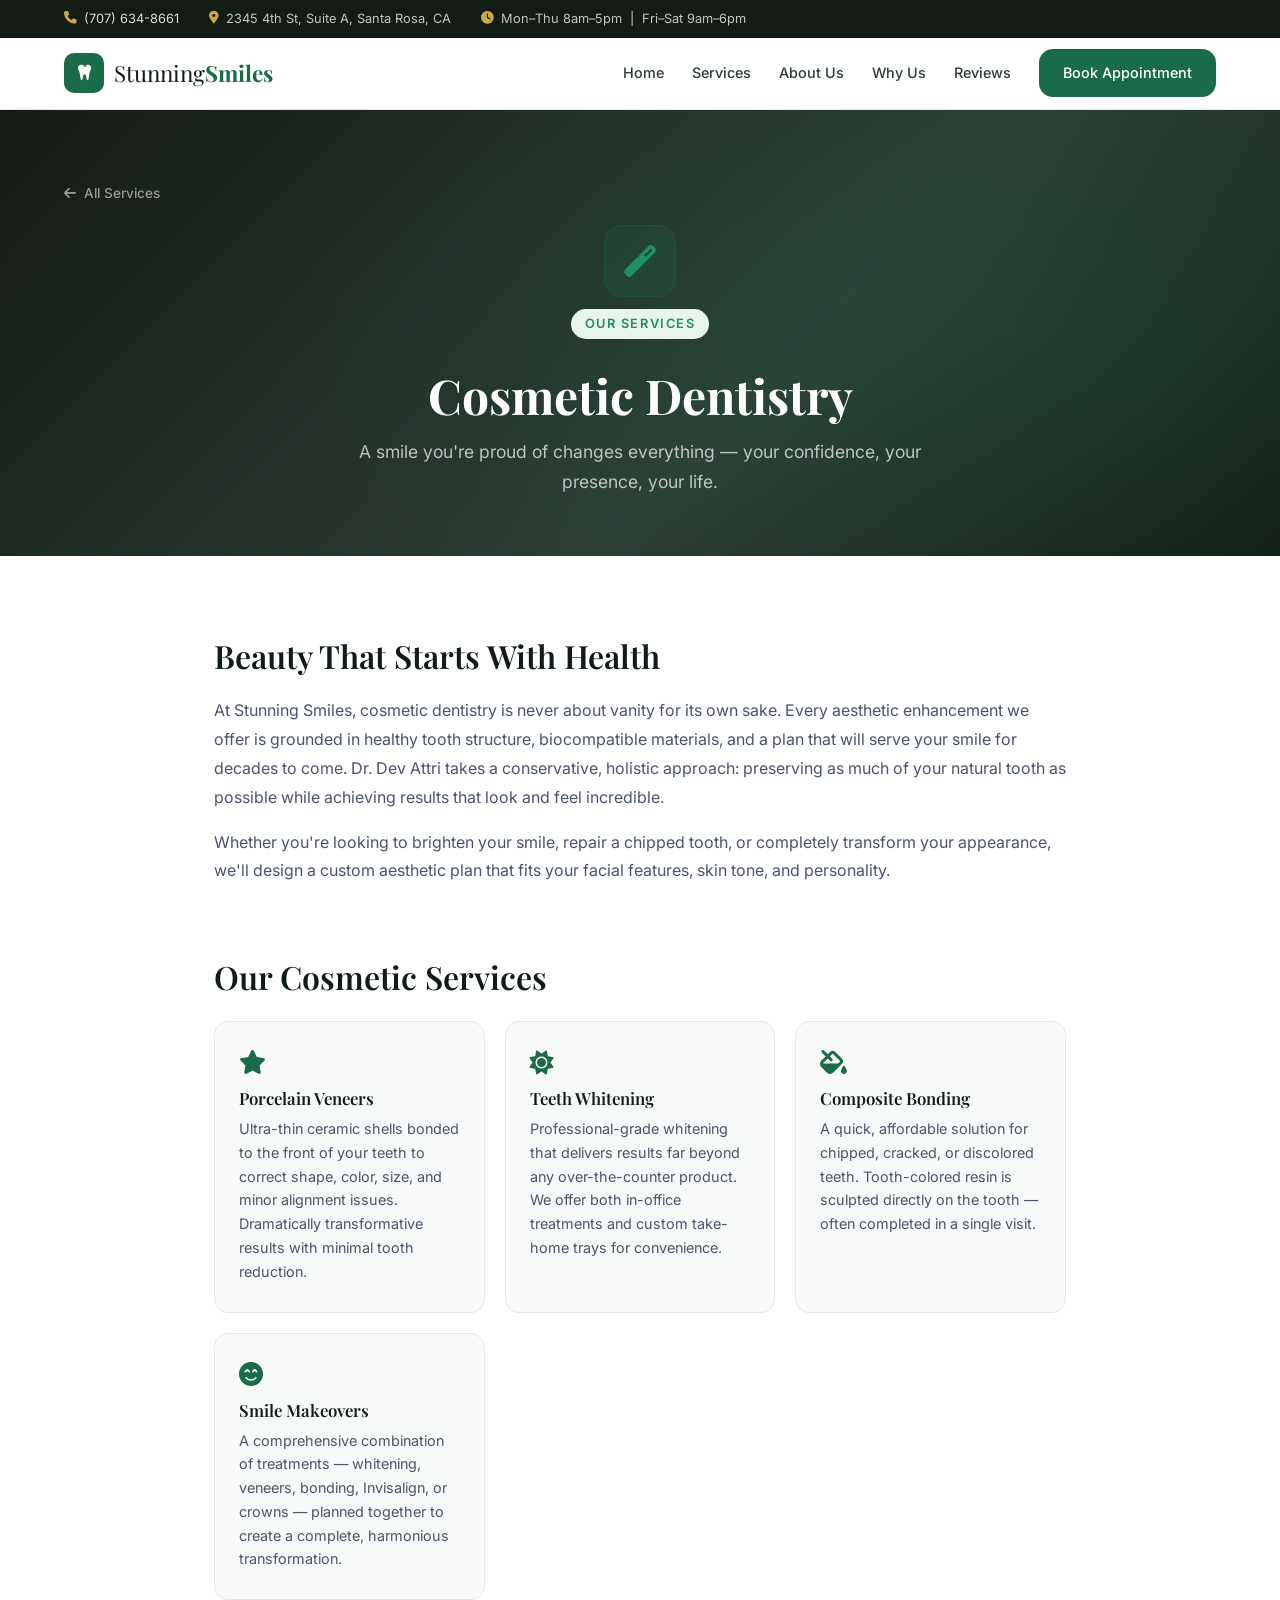
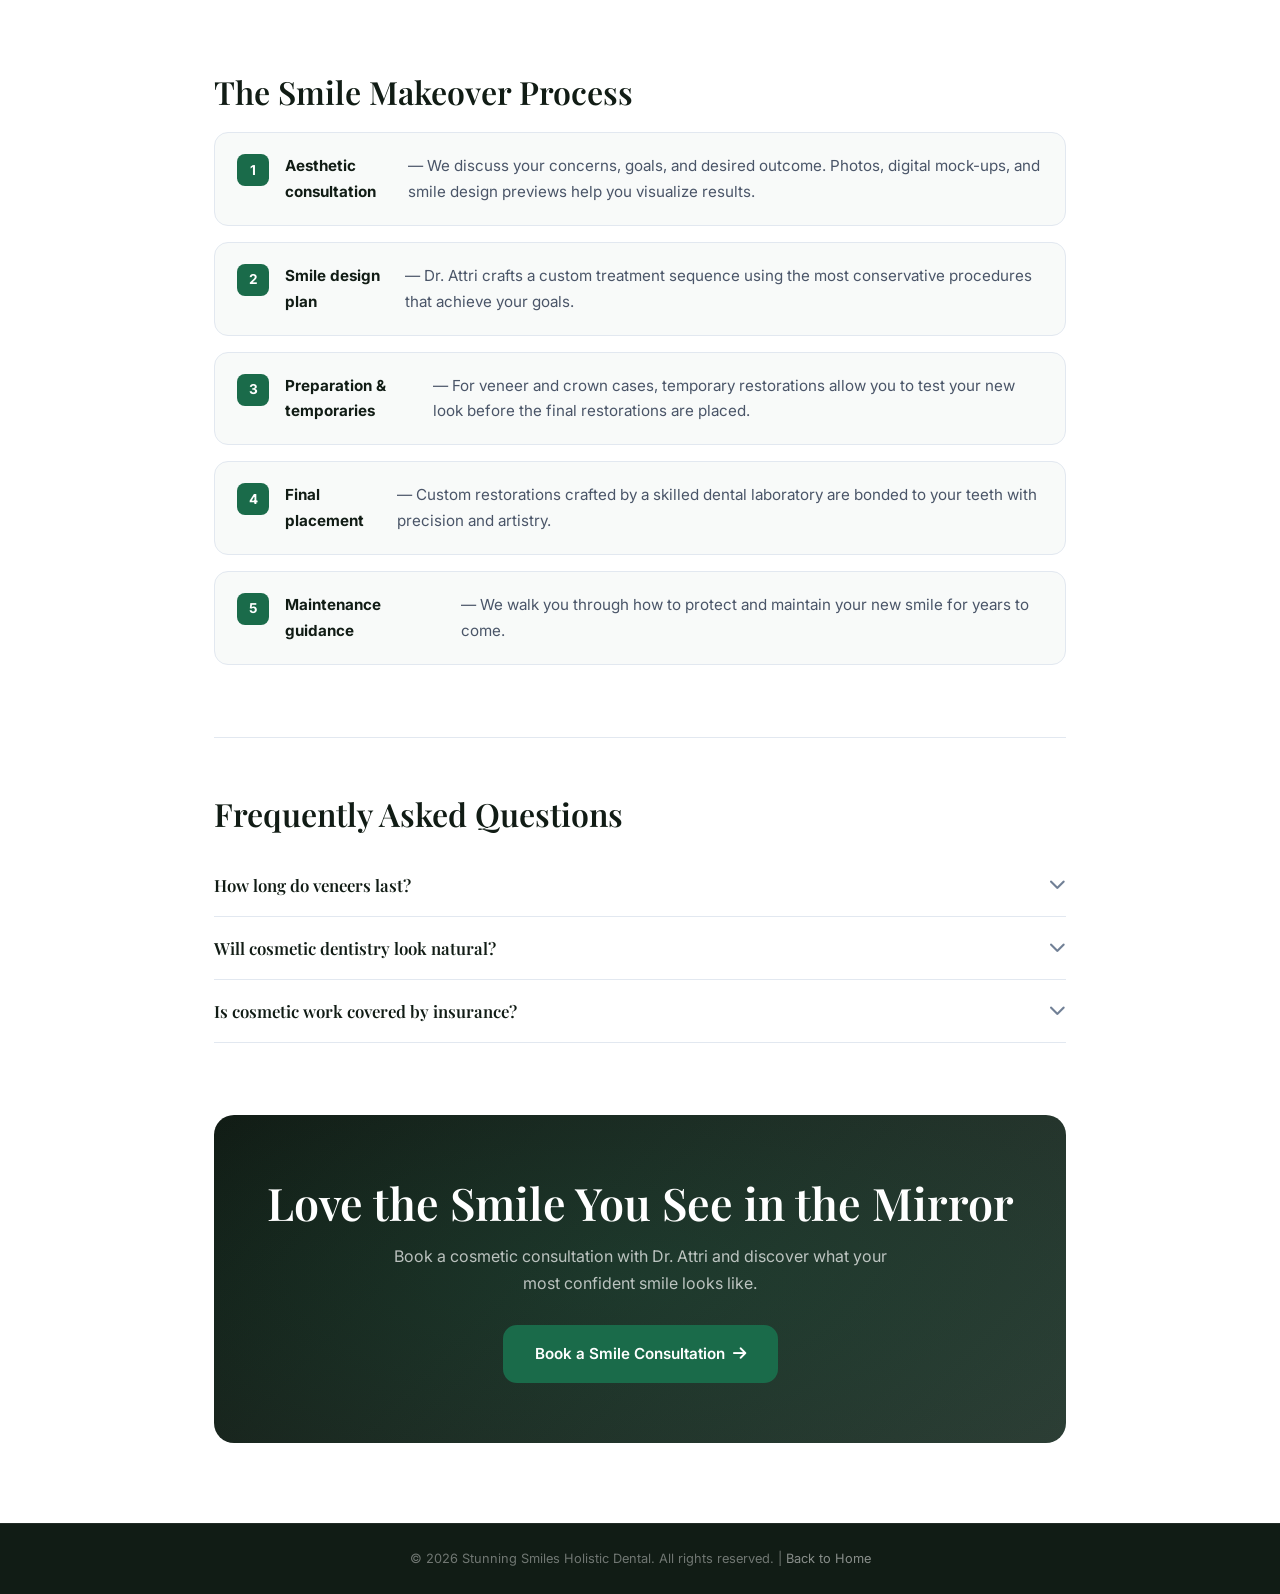
==== services/cosmetic-dentistry.html @ 674e1a73 "Add 8 individual service pages with FAQ, steps, and linked Learn More buttons" ====
<!DOCTYPE html>
<html lang="en">
<head>
  <meta charset="UTF-8" />
  <meta name="viewport" content="width=device-width, initial-scale=1.0" />
  <title>Cosmetic Dentistry | Stunning Smiles Santa Rosa</title>
  <link rel="preconnect" href="https://fonts.googleapis.com" />
  <link rel="preconnect" href="https://fonts.gstatic.com" crossorigin />
  <link href="https://fonts.googleapis.com/css2?family=Playfair+Display:wght@400;600;700&family=Inter:wght@300;400;500;600&display=swap" rel="stylesheet" />
  <link rel="stylesheet" href="https://cdnjs.cloudflare.com/ajax/libs/font-awesome/6.5.0/css/all.min.css" />
  <link rel="stylesheet" href="../style.css" />
  <link rel="stylesheet" href="../services.css" />
</head>
<body>
  <div class="topbar">
    <div class="topbar-inner">
      <span><i class="fas fa-phone"></i> <a href="tel:7076348661">(707) 634-8661</a></span>
      <span><i class="fas fa-map-marker-alt"></i> 2345 4th St, Suite A, Santa Rosa, CA</span>
      <span><i class="fas fa-clock"></i> Mon–Thu 8am–5pm &nbsp;|&nbsp; Fri–Sat 9am–6pm</span>
    </div>
  </div>
  <header class="navbar" id="navbar">
    <div class="nav-inner">
      <a class="logo" href="../index.html">
        <span class="logo-icon"><i class="fas fa-tooth"></i></span>
        <span class="logo-text">Stunning<strong>Smiles</strong></span>
      </a>
      <nav class="nav-links" id="navLinks">
        <a href="../index.html">Home</a>
        <a href="../index.html#services">Services</a>
        <a href="../index.html#about">About Us</a>
        <a href="../index.html#why">Why Us</a>
        <a href="../index.html#testimonials">Reviews</a>
        <a href="../index.html#contact" class="btn-nav">Book Appointment</a>
      </nav>
      <button class="hamburger" id="hamburger"><span></span><span></span><span></span></button>
    </div>
  </header>

  <section class="service-hero">
    <div class="service-hero-inner">
      <a href="../index.html#services" class="back-link"><i class="fas fa-arrow-left"></i> All Services</a>
      <div class="sh-icon"><i class="fas fa-magic"></i></div>
      <p class="section-label">Our Services</p>
      <h1>Cosmetic Dentistry</h1>
      <p class="sh-sub">A smile you're proud of changes everything — your confidence, your presence, your life.</p>
    </div>
  </section>

  <main class="service-main container">

    <section class="sp-block">
      <h2>Beauty That Starts With Health</h2>
      <p>At Stunning Smiles, cosmetic dentistry is never about vanity for its own sake. Every aesthetic enhancement we offer is grounded in healthy tooth structure, biocompatible materials, and a plan that will serve your smile for decades to come. Dr. Dev Attri takes a conservative, holistic approach: preserving as much of your natural tooth as possible while achieving results that look and feel incredible.</p>
      <p>Whether you're looking to brighten your smile, repair a chipped tooth, or completely transform your appearance, we'll design a custom aesthetic plan that fits your facial features, skin tone, and personality.</p>
    </section>

    <section class="sp-block sp-highlight-grid">
      <h2>Our Cosmetic Services</h2>
      <div class="highlight-grid">
        <div class="hg-card"><i class="fas fa-star"></i><h3>Porcelain Veneers</h3><p>Ultra-thin ceramic shells bonded to the front of your teeth to correct shape, color, size, and minor alignment issues. Dramatically transformative results with minimal tooth reduction.</p></div>
        <div class="hg-card"><i class="fas fa-sun"></i><h3>Teeth Whitening</h3><p>Professional-grade whitening that delivers results far beyond any over-the-counter product. We offer both in-office treatments and custom take-home trays for convenience.</p></div>
        <div class="hg-card"><i class="fas fa-fill-drip"></i><h3>Composite Bonding</h3><p>A quick, affordable solution for chipped, cracked, or discolored teeth. Tooth-colored resin is sculpted directly on the tooth — often completed in a single visit.</p></div>
        <div class="hg-card"><i class="fas fa-smile-beam"></i><h3>Smile Makeovers</h3><p>A comprehensive combination of treatments — whitening, veneers, bonding, Invisalign, or crowns — planned together to create a complete, harmonious transformation.</p></div>
      </div>
    </section>

    <section class="sp-block">
      <h2>The Smile Makeover Process</h2>
      <ol class="sp-steps">
        <li><strong>Aesthetic consultation</strong> — We discuss your concerns, goals, and desired outcome. Photos, digital mock-ups, and smile design previews help you visualize results.</li>
        <li><strong>Smile design plan</strong> — Dr. Attri crafts a custom treatment sequence using the most conservative procedures that achieve your goals.</li>
        <li><strong>Preparation &amp; temporaries</strong> — For veneer and crown cases, temporary restorations allow you to test your new look before the final restorations are placed.</li>
        <li><strong>Final placement</strong> — Custom restorations crafted by a skilled dental laboratory are bonded to your teeth with precision and artistry.</li>
        <li><strong>Maintenance guidance</strong> — We walk you through how to protect and maintain your new smile for years to come.</li>
      </ol>
    </section>

    <section class="sp-block sp-faq">
      <h2>Frequently Asked Questions</h2>
      <div class="faq-item"><button class="faq-q">How long do veneers last?<i class="fas fa-chevron-down"></i></button><div class="faq-a"><p>Porcelain veneers typically last 10–20 years with proper care. Avoiding habits like nail biting, ice chewing, and teeth grinding significantly extends their lifespan.</p></div></div>
      <div class="faq-item"><button class="faq-q">Will cosmetic dentistry look natural?<i class="fas fa-chevron-down"></i></button><div class="faq-a"><p>Absolutely — that's our primary goal. We match color, translucency, and shape to your natural teeth and facial features so the results enhance your appearance without looking artificial or overdone.</p></div></div>
      <div class="faq-item"><button class="faq-q">Is cosmetic work covered by insurance?<i class="fas fa-chevron-down"></i></button><div class="faq-a"><p>Most cosmetic procedures are not covered by dental insurance, as they're considered elective. However, when cosmetic work also serves a restorative function (e.g., a veneer repairs a cracked tooth), a portion may be covered.</p></div></div>
    </section>

    <div class="sp-cta">
      <h2>Love the Smile You See in the Mirror</h2>
      <p>Book a cosmetic consultation with Dr. Attri and discover what your most confident smile looks like.</p>
      <a href="../index.html#contact" class="btn-primary">Book a Smile Consultation <i class="fas fa-arrow-right"></i></a>
    </div>

  </main>

  <footer class="footer">
    <div class="footer-bottom"><p>&copy; 2026 Stunning Smiles Holistic Dental. All rights reserved. | <a href="../index.html">Back to Home</a></p></div>
  </footer>
  <script src="../script.js"></script>
</body>
</html>
---- style.css ----
/* ===================================================
   STUNNING SMILES — HOLISTIC DENTAL
   Style Sheet
   =================================================== */

/* --- RESET & ROOT --- */
*, *::before, *::after { box-sizing: border-box; margin: 0; padding: 0; }

:root {
  --green:      #1a6b4a;
  --green-mid:  #228f61;
  --green-light:#e8f5ef;
  --teal:       #0f8c72;
  --gold:       #c9a84c;
  --gold-light: #f9f3e3;
  --dark:       #111c15;
  --charcoal:   #2c3e35;
  --body:       #4a5568;
  --subtle:     #718096;
  --border:     #e2e8f0;
  --white:      #ffffff;
  --off-white:  #f8faf9;
  --radius:     14px;
  --shadow:     0 4px 24px rgba(0,0,0,.08);
  --shadow-lg:  0 12px 48px rgba(0,0,0,.12);
  --font-serif: 'Playfair Display', serif;
  --font-sans:  'Inter', sans-serif;
  --nav-h:      72px;
}

html { scroll-behavior: smooth; font-size: 16px; }

body {
  font-family: var(--font-sans);
  color: var(--body);
  background: var(--white);
  overflow-x: hidden;
  line-height: 1.7;
}

a { text-decoration: none; color: inherit; }
img { max-width: 100%; display: block; }
ul { list-style: none; }

/* --- TYPOGRAPHY --- */
h1, h2, h3, h4 { font-family: var(--font-serif); color: var(--dark); line-height: 1.25; }
h1 { font-size: clamp(2.4rem, 5vw, 4rem); font-weight: 700; }
h2 { font-size: clamp(1.8rem, 3.5vw, 2.8rem); font-weight: 600; }
h3 { font-size: 1.25rem; font-weight: 600; }
p  { font-size: 1rem; color: var(--body); }

.accent      { color: var(--green-mid); }
.accent-light{ color: var(--gold); }

/* --- CONTAINER --- */
.container { max-width: 1200px; margin: 0 auto; padding: 0 24px; }

/* --- SECTION DEFAULTS --- */
.section { padding: 100px 0; }
.section-header { text-align: center; margin-bottom: 60px; }
.section-header.light h2 { color: var(--white); }
.section-header.light .section-sub { color: rgba(255,255,255,.75); }
.section-label {
  display: inline-block;
  font-size: .8rem;
  font-weight: 600;
  letter-spacing: .12em;
  text-transform: uppercase;
  color: var(--green-mid);
  background: var(--green-light);
  padding: 4px 14px;
  border-radius: 100px;
  margin-bottom: 14px;
}
.section-sub { max-width: 620px; margin: 16px auto 0; color: var(--subtle); font-size: 1.05rem; }

/* --- BUTTONS --- */
.btn-primary {
  display: inline-flex;
  align-items: center;
  gap: 8px;
  background: var(--green);
  color: var(--white);
  font-family: var(--font-sans);
  font-weight: 600;
  font-size: .95rem;
  padding: 14px 30px;
  border-radius: var(--radius);
  border: 2px solid var(--green);
  cursor: pointer;
  transition: background .25s, transform .2s, box-shadow .25s;
}
.btn-primary:hover {
  background: var(--green-mid);
  border-color: var(--green-mid);
  transform: translateY(-2px);
  box-shadow: 0 8px 24px rgba(26,107,74,.35);
}
.btn-primary.full-width { width: 100%; justify-content: center; }

.btn-ghost {
  display: inline-flex;
  align-items: center;
  gap: 8px;
  background: transparent;
  color: var(--white);
  font-weight: 600;
  font-size: .95rem;
  padding: 14px 30px;
  border-radius: var(--radius);
  border: 2px solid rgba(255,255,255,.6);
  cursor: pointer;
  transition: background .25s, border-color .25s;
}
.btn-ghost:hover { background: rgba(255,255,255,.1); border-color: var(--white); }

.btn-ghost-dark {
  display: inline-flex;
  align-items: center;
  gap: 8px;
  background: transparent;
  color: var(--green);
  font-weight: 600;
  font-size: .95rem;
  padding: 12px 28px;
  border-radius: var(--radius);
  border: 2px solid var(--green);
  cursor: pointer;
  transition: background .25s, color .25s;
}
.btn-ghost-dark:hover { background: var(--green); color: var(--white); }

.btn-nav {
  background: var(--green);
  color: var(--white) !important;
  padding: 10px 22px;
  border-radius: var(--radius);
  font-weight: 600;
  font-size: .9rem;
  border: 2px solid var(--green);
  transition: background .25s;
}
.btn-nav:hover { background: var(--green-mid); border-color: var(--green-mid); }

/* ===========================================
   TOP BAR
   =========================================== */
.topbar {
  background: var(--dark);
  color: rgba(255,255,255,.75);
  font-size: .8rem;
  padding: 8px 0;
}
.topbar-inner {
  max-width: 1200px;
  margin: 0 auto;
  padding: 0 24px;
  display: flex;
  gap: 30px;
  flex-wrap: wrap;
  align-items: center;
}
.topbar-inner span { display: flex; align-items: center; gap: 7px; }
.topbar-inner a { color: rgba(255,255,255,.85); transition: color .2s; }
.topbar-inner a:hover { color: var(--gold); }
.topbar-inner i { color: var(--gold); font-size: .8rem; }

/* ===========================================
   NAVBAR
   =========================================== */
.navbar {
  position: sticky;
  top: 0;
  z-index: 1000;
  background: var(--white);
  border-bottom: 1px solid var(--border);
  height: var(--nav-h);
  transition: box-shadow .3s;
}
.navbar.scrolled { box-shadow: var(--shadow-lg); }

.nav-inner {
  max-width: 1200px;
  margin: 0 auto;
  padding: 0 24px;
  display: flex;
  align-items: center;
  justify-content: space-between;
  height: 100%;
}

.logo {
  display: flex;
  align-items: center;
  gap: 10px;
  text-decoration: none;
}
.logo-icon {
  width: 40px;
  height: 40px;
  background: var(--green);
  border-radius: 10px;
  display: flex;
  align-items: center;
  justify-content: center;
  color: var(--white);
  font-size: 1.1rem;
}
.logo-text {
  font-family: var(--font-serif);
  font-size: 1.4rem;
  color: var(--dark);
}
.logo-text strong { color: var(--green); }

.nav-links {
  display: flex;
  align-items: center;
  gap: 28px;
}
.nav-links a {
  font-size: .9rem;
  font-weight: 500;
  color: var(--charcoal);
  transition: color .2s;
  position: relative;
}
.nav-links a:not(.btn-nav)::after {
  content: '';
  position: absolute;
  left: 0;
  bottom: -3px;
  width: 0;
  height: 2px;
  background: var(--green);
  transition: width .25s;
}
.nav-links a:not(.btn-nav):hover { color: var(--green); }
.nav-links a:not(.btn-nav):hover::after { width: 100%; }

.hamburger {
  display: none;
  flex-direction: column;
  gap: 5px;
  background: none;
  border: none;
  cursor: pointer;
  padding: 6px;
}
.hamburger span {
  display: block;
  width: 25px;
  height: 2px;
  background: var(--charcoal);
  border-radius: 2px;
  transition: all .3s;
}
.hamburger.active span:nth-child(1) { transform: translateY(7px) rotate(45deg); }
.hamburger.active span:nth-child(2) { opacity: 0; }
.hamburger.active span:nth-child(3) { transform: translateY(-7px) rotate(-45deg); }

/* ===========================================
   HERO
   =========================================== */
.hero {
  position: relative;
  display: flex;
  align-items: center;
  overflow: hidden;
  background: var(--dark);
  padding: 80px 0;
}

.hero-bg {
  position: absolute;
  inset: 0;
  background:
    radial-gradient(ellipse 80% 60% at 70% 50%, rgba(26,107,74,.22) 0%, transparent 70%),
    radial-gradient(ellipse 50% 80% at 10% 80%, rgba(201,168,76,.08) 0%, transparent 60%),
    linear-gradient(135deg, #0d1a12 0%, #1a2e1f 50%, #0d1a12 100%);
  animation: bgPulse 8s ease-in-out infinite alternate;
}

@keyframes bgPulse {
  from { opacity: 1; }
  to   { opacity: .85; }
}

.hero-overlay {
  position: absolute;
  inset: 0;
  background: url("data:image/svg+xml,%3Csvg width='60' height='60' viewBox='0 0 60 60' xmlns='http://www.w3.org/2000/svg'%3E%3Cg fill='none' fill-rule='evenodd'%3E%3Cg fill='%23ffffff' fill-opacity='0.02'%3E%3Cpath d='M36 34v-4h-2v4h-4v2h4v4h2v-4h4v-2h-4zm0-30V0h-2v4h-4v2h4v4h2V6h4V4h-4zM6 34v-4H4v4H0v2h4v4h2v-4h4v-2H6zM6 4V0H4v4H0v2h4v4h2V6h4V4H6z'/%3E%3C/g%3E%3C/g%3E%3C/svg%3E");
}

.hero-content {
  position: relative;
  z-index: 2;
  width: 100%;
  max-width: 1200px;
  margin: 0 auto;
  padding: 0 24px;
  display: grid;
  grid-template-columns: 1fr 1fr;
  gap: 60px;
  align-items: center;
  animation: fadeUp .9s ease both;
}
.hero-left {
  display: flex;
  flex-direction: column;
  gap: 20px;
}
.hero-right {
  display: flex;
  flex-direction: column;
  gap: 0;
}
@media (max-width: 1248px) { .hero-content { padding: 60px 24px; } }

@keyframes fadeUp {
  from { opacity: 0; transform: translateY(30px); }
  to   { opacity: 1; transform: translateY(0); }
}

.hero .section-label {
  color: var(--gold);
  background: rgba(201,168,76,.15);
  border: 1px solid rgba(201,168,76,.3);
}
.hero-label { color: rgba(255,255,255,.8); margin-bottom: 16px; }

.hero-title {
  color: var(--white);
  margin-bottom: 24px;
  line-height: 1.1;
}
.hero-title .accent { color: var(--gold); }

.hero-sub {
  color: rgba(255,255,255,.75);
  font-size: 1.15rem;
  max-width: 580px;
  margin-bottom: 36px;
  line-height: 1.75;
}

.hero-ctas {
  display: flex;
  flex-wrap: wrap;
  gap: 14px;
  margin-bottom: 40px;
}

.hero-badges {
  display: flex;
  flex-wrap: wrap;
  gap: 12px;
}
.badge {
  display: flex;
  align-items: center;
  gap: 8px;
  background: rgba(255,255,255,.07);
  border: 1px solid rgba(255,255,255,.12);
  color: rgba(255,255,255,.8);
  font-size: .8rem;
  font-weight: 500;
  padding: 7px 14px;
  border-radius: 100px;
  backdrop-filter: blur(6px);
}
.badge i { color: var(--gold); }

.hero-scroll {
  position: absolute;
  bottom: 32px;
  left: 50%;
  transform: translateX(-50%);
  z-index: 2;
}
.hero-scroll a {
  color: rgba(255,255,255,.5);
  font-size: 1.2rem;
  animation: bounce 2s infinite;
  display: block;
}
@keyframes bounce {
  0%, 100% { transform: translateY(0); opacity: .5; }
  50%       { transform: translateY(8px); opacity: 1; }
}

/* ===========================================
   ANNOUNCEMENT BANNER
   =========================================== */
.announce {
  background: var(--gold-light);
  border-bottom: 1px solid rgba(201,168,76,.25);
  padding: 14px 24px;
}
.announce-inner {
  max-width: 1200px;
  margin: 0 auto;
  display: flex;
  align-items: center;
  gap: 12px;
  font-size: .9rem;
}
.announce-inner i { color: var(--gold); font-size: 1rem; flex-shrink: 0; }
.announce-inner a { color: var(--green); font-weight: 600; }
.announce-inner a:hover { text-decoration: underline; }

/* ===========================================
   SERVICES
   =========================================== */
.services { background: var(--off-white); }

.services-grid {
  display: grid;
  grid-template-columns: repeat(auto-fit, minmax(270px, 1fr));
  gap: 24px;
}

.service-card {
  background: var(--white);
  border-radius: var(--radius);
  padding: 36px 28px;
  border: 1px solid var(--border);
  transition: transform .25s, box-shadow .25s, border-color .25s;
  position: relative;
  overflow: hidden;
}
.service-card::before {
  content: '';
  position: absolute;
  top: 0; left: 0; right: 0;
  height: 3px;
  background: linear-gradient(90deg, var(--green), var(--teal));
  opacity: 0;
  transition: opacity .25s;
}
.service-card:hover {
  transform: translateY(-6px);
  box-shadow: var(--shadow-lg);
  border-color: transparent;
}
.service-card:hover::before { opacity: 1; }

.service-card.featured {
  background: var(--green);
  border-color: var(--green);
  color: var(--white);
}
.service-card.featured h3 { color: var(--white); }
.service-card.featured p  { color: rgba(255,255,255,.8); }
.service-card.featured .card-link { color: var(--gold); }
.service-card.featured .card-link:hover { color: var(--white); }
.service-card.featured::before { display: none; }

.service-badge {
  display: inline-block;
  background: var(--gold);
  color: var(--dark);
  font-size: .7rem;
  font-weight: 700;
  text-transform: uppercase;
  letter-spacing: .1em;
  padding: 3px 10px;
  border-radius: 100px;
  margin-bottom: 12px;
}

.service-icon {
  width: 52px;
  height: 52px;
  background: var(--green-light);
  border-radius: 12px;
  display: flex;
  align-items: center;
  justify-content: center;
  font-size: 1.4rem;
  color: var(--green);
  margin-bottom: 20px;
  transition: background .25s;
}
.service-card.featured .service-icon {
  background: rgba(255,255,255,.15);
  color: var(--white);
}
.service-card:hover:not(.featured) .service-icon { background: var(--green); color: var(--white); }

.service-card h3 { margin-bottom: 12px; }
.service-card p  { font-size: .93rem; line-height: 1.65; margin-bottom: 20px; }

.card-link {
  font-size: .88rem;
  font-weight: 600;
  color: var(--green);
  display: inline-flex;
  align-items: center;
  gap: 6px;
  transition: gap .2s, color .2s;
}
.card-link:hover { gap: 10px; }

/* ===========================================
   ABOUT
   =========================================== */
.about { background: var(--white); }

.about-grid {
  display: grid;
  grid-template-columns: 1fr 1fr;
  gap: 80px;
  align-items: center;
}

.about-image-wrap {
  position: relative;
  min-height: 480px;
}

.about-img-placeholder {
  width: 100%;
  height: 480px;
  background: linear-gradient(135deg, var(--green-light) 0%, #c8e6da 100%);
  border-radius: 20px;
  display: flex;
  align-items: center;
  justify-content: center;
  font-size: 8rem;
  color: var(--green-mid);
  overflow: hidden;
  position: relative;
}
.about-img-placeholder::after {
  content: '';
  position: absolute;
  inset: 0;
  background: linear-gradient(135deg, transparent 60%, rgba(26,107,74,.08));
}

.about-stat-card {
  position: absolute;
  background: var(--white);
  border-radius: 14px;
  padding: 18px 22px;
  box-shadow: var(--shadow-lg);
  display: flex;
  flex-direction: column;
  gap: 2px;
  min-width: 140px;
  text-align: center;
}
.about-stat-card:first-of-type { bottom: 40px; left: -30px; }
.about-stat-card.right { top: 40px; right: -30px; }

.stat-num {
  font-family: var(--font-serif);
  font-size: 2rem;
  font-weight: 700;
  color: var(--green);
  line-height: 1;
}
.stat-label { font-size: .78rem; color: var(--subtle); font-weight: 500; }

.about-content .section-label { margin-bottom: 12px; }
.about-content h2 { margin-bottom: 20px; }
.about-content p { margin-bottom: 16px; line-height: 1.75; }
.about-content strong { color: var(--dark); }

.about-highlights {
  display: grid;
  grid-template-columns: 1fr 1fr;
  gap: 10px;
  margin: 28px 0 36px;
}
.highlight {
  display: flex;
  align-items: center;
  gap: 8px;
  font-size: .88rem;
  font-weight: 500;
  color: var(--charcoal);
}
.highlight i { color: var(--green-mid); font-size: .95rem; flex-shrink: 0; }

/* ===========================================
   WHY US
   =========================================== */
.why {
  background: linear-gradient(135deg, var(--dark) 0%, var(--charcoal) 50%, var(--dark) 100%);
  position: relative;
  overflow: hidden;
}
.why::before {
  content: '';
  position: absolute;
  inset: 0;
  background: radial-gradient(ellipse 70% 70% at 80% 50%, rgba(26,107,74,.25), transparent);
}
.why .container { position: relative; z-index: 1; }
.why .section-label { color: var(--gold); background: rgba(201,168,76,.15); border: 1px solid rgba(201,168,76,.3); }

.why-grid {
  display: grid;
  grid-template-columns: repeat(3, 1fr);
  gap: 24px;
}

.why-card {
  background: rgba(255,255,255,.05);
  border: 1px solid rgba(255,255,255,.08);
  border-radius: var(--radius);
  padding: 36px 28px;
  backdrop-filter: blur(6px);
  transition: background .25s, transform .25s;
}
.why-card:hover {
  background: rgba(255,255,255,.09);
  transform: translateY(-4px);
}
.why-num {
  font-family: var(--font-serif);
  font-size: 3rem;
  font-weight: 700;
  color: rgba(201,168,76,.25);
  line-height: 1;
  margin-bottom: 14px;
}
.why-card h3 { color: var(--white); margin-bottom: 10px; font-size: 1.1rem; }
.why-card p  { color: rgba(255,255,255,.65); font-size: .9rem; line-height: 1.7; }

/* ===========================================
   TESTIMONIALS
   =========================================== */
.testimonials { background: var(--off-white); }

.testimonials-grid {
  display: grid;
  grid-template-columns: repeat(3, 1fr);
  gap: 24px;
  margin-bottom: 40px;
}

.testi-card {
  background: var(--white);
  border-radius: var(--radius);
  padding: 36px 30px;
  border: 1px solid var(--border);
  display: flex;
  flex-direction: column;
  gap: 18px;
  transition: transform .25s, box-shadow .25s;
}
.testi-card:hover { transform: translateY(-4px); box-shadow: var(--shadow-lg); }

.testi-card.featured-testi {
  background: var(--green);
  border-color: var(--green);
}
.testi-card.featured-testi blockquote { color: rgba(255,255,255,.9); }
.testi-card.featured-testi .testi-author strong { color: var(--white); }
.testi-card.featured-testi .testi-author span   { color: rgba(255,255,255,.65); }
.testi-card.featured-testi .testi-stars i { color: var(--gold); }
.testi-card.featured-testi .testi-avatar i { color: rgba(255,255,255,.5); }

.testi-stars i { color: #f6c00a; font-size: .85rem; }

.testi-card blockquote {
  font-size: .95rem;
  line-height: 1.75;
  color: var(--body);
  font-style: italic;
}

.testi-author {
  display: flex;
  align-items: center;
  gap: 12px;
  margin-top: auto;
}
.testi-avatar i { font-size: 2.4rem; color: var(--border); }
.testi-author strong { display: block; font-weight: 600; color: var(--dark); font-size: .95rem; }
.testi-author span   { display: block; font-size: .8rem; color: var(--subtle); }

.testi-footer { text-align: center; }

/* ===========================================
   CONTACT
   =========================================== */
.contact { background: var(--white); }

.contact-grid {
  display: grid;
  grid-template-columns: 1fr 1.2fr;
  gap: 80px;
  align-items: start;
}

.contact-info .section-label { margin-bottom: 12px; }
.contact-info h2 { margin-bottom: 16px; }
.contact-info > p { margin-bottom: 32px; }

.contact-items { display: flex; flex-direction: column; gap: 22px; margin-bottom: 32px; }
.contact-item { display: flex; gap: 16px; align-items: flex-start; }
.ci-icon {
  width: 44px;
  height: 44px;
  background: var(--green-light);
  border-radius: 10px;
  display: flex;
  align-items: center;
  justify-content: center;
  color: var(--green);
  font-size: .95rem;
  flex-shrink: 0;
}
.contact-item strong { display: block; font-weight: 600; color: var(--dark); margin-bottom: 4px; font-size: .9rem; }
.contact-item span   { display: block; font-size: .88rem; color: var(--body); }
.contact-item a { color: var(--green); font-size: .85rem; font-weight: 500; }
.contact-item a:hover { text-decoration: underline; }

.social-links { display: flex; gap: 10px; }
.social-links a {
  width: 40px;
  height: 40px;
  border-radius: 10px;
  background: var(--off-white);
  border: 1px solid var(--border);
  display: flex;
  align-items: center;
  justify-content: center;
  color: var(--body);
  font-size: .9rem;
  transition: background .25s, color .25s, border-color .25s;
}
.social-links a:hover { background: var(--green); color: var(--white); border-color: var(--green); }

/* Form */
.contact-form {
  background: var(--white);
  border: 1px solid var(--border);
  border-radius: 20px;
  padding: 44px;
  box-shadow: var(--shadow);
}
.contact-form h3 {
  font-size: 1.4rem;
  margin-bottom: 28px;
  color: var(--dark);
  font-family: var(--font-serif);
}

.form-row { display: grid; grid-template-columns: 1fr 1fr; gap: 16px; }
.form-group { display: flex; flex-direction: column; gap: 6px; margin-bottom: 16px; }

label {
  font-size: .82rem;
  font-weight: 600;
  color: var(--charcoal);
  letter-spacing: .03em;
}

input, select, textarea {
  font-family: var(--font-sans);
  font-size: .92rem;
  color: var(--dark);
  background: var(--off-white);
  border: 1.5px solid var(--border);
  border-radius: 10px;
  padding: 12px 16px;
  outline: none;
  transition: border-color .2s, background .2s, box-shadow .2s;
  width: 100%;
}
input::placeholder, textarea::placeholder { color: #b0b7bf; }
input:focus, select:focus, textarea:focus {
  border-color: var(--green);
  background: var(--white);
  box-shadow: 0 0 0 3px rgba(26,107,74,.1);
}
textarea { resize: vertical; min-height: 100px; }

.form-note {
  text-align: center;
  font-size: .78rem;
  color: var(--subtle);
  margin-top: 14px;
  display: flex;
  align-items: center;
  justify-content: center;
  gap: 6px;
}
.form-note i { color: var(--green); }

.form-success {
  display: none;
  text-align: center;
  padding: 40px 20px;
  flex-direction: column;
  align-items: center;
  gap: 12px;
}
.form-success.visible { display: flex; }
.form-success i { font-size: 3rem; color: var(--green); }
.form-success h3 { font-size: 1.5rem; color: var(--dark); }
.form-success p  { color: var(--subtle); }

/* ===========================================
   FOOTER
   =========================================== */
.footer {
  background: var(--dark);
  color: rgba(255,255,255,.65);
}

.footer-grid {
  display: grid;
  grid-template-columns: 2fr 1fr 1fr 1.5fr;
  gap: 48px;
  padding: 72px 0 48px;
}

.footer-brand .logo { margin-bottom: 16px; }
.footer-brand .logo-text { color: var(--white); }
.footer-brand p { font-size: .88rem; line-height: 1.7; margin-bottom: 24px; max-width: 280px; }
.footer-brand .social-links a { background: rgba(255,255,255,.06); border-color: rgba(255,255,255,.1); color: rgba(255,255,255,.6); }
.footer-brand .social-links a:hover { background: var(--green); color: var(--white); border-color: var(--green); }

.footer-col h4 {
  font-family: var(--font-sans);
  font-size: .8rem;
  font-weight: 700;
  text-transform: uppercase;
  letter-spacing: .1em;
  color: var(--white);
  margin-bottom: 18px;
}
.footer-col ul li { margin-bottom: 10px; }
.footer-col ul li a {
  font-size: .88rem;
  color: rgba(255,255,255,.6);
  transition: color .2s;
}
.footer-col ul li a:hover { color: var(--gold); }

.contact-list li {
  display: flex;
  gap: 10px;
  font-size: .88rem;
  line-height: 1.5;
  align-items: flex-start;
}
.contact-list li i { color: var(--gold); margin-top: 3px; flex-shrink: 0; font-size: .8rem; }
.contact-list li a { color: rgba(255,255,255,.6); }
.contact-list li a:hover { color: var(--gold); }

.footer-bottom {
  border-top: 1px solid rgba(255,255,255,.07);
  padding: 24px 0;
  text-align: center;
}
.footer-bottom p { font-size: .8rem; color: rgba(255,255,255,.4); }
.footer-bottom a { color: rgba(255,255,255,.5); transition: color .2s; }
.footer-bottom a:hover { color: var(--gold); }

/* ===========================================
   FLOAT CTA + BACK TO TOP
   =========================================== */
.float-cta {
  position: fixed;
  bottom: 28px;
  left: 28px;
  z-index: 900;
  background: var(--green);
  color: var(--white);
  border-radius: 100px;
  padding: 12px 20px;
  display: flex;
  align-items: center;
  gap: 8px;
  font-size: .85rem;
  font-weight: 600;
  box-shadow: 0 6px 24px rgba(26,107,74,.4);
  transition: background .25s, transform .25s;
  animation: fadeUp .5s .5s both;
}
.float-cta:hover { background: var(--green-mid); transform: translateY(-2px); }

.back-to-top {
  position: fixed;
  bottom: 28px;
  right: 28px;
  z-index: 900;
  width: 44px;
  height: 44px;
  background: var(--charcoal);
  color: var(--white);
  border: none;
  border-radius: 10px;
  cursor: pointer;
  font-size: .9rem;
  display: flex;
  align-items: center;
  justify-content: center;
  opacity: 0;
  pointer-events: none;
  transition: opacity .3s, background .25s, transform .25s;
}
.back-to-top.visible { opacity: 1; pointer-events: all; }
.back-to-top:hover { background: var(--green); transform: translateY(-2px); }

/* ===========================================
   ANIMATIONS
   =========================================== */
.fade-in-left  { opacity: 0; transform: translateX(-40px); transition: opacity .7s ease, transform .7s ease; }
.fade-in-right { opacity: 0; transform: translateX(40px);  transition: opacity .7s ease, transform .7s ease; }
.fade-in-left.visible, .fade-in-right.visible { opacity: 1; transform: translateX(0); }

/* ===========================================
   RESPONSIVE
   =========================================== */
@media (max-width: 1100px) {
  .about-grid  { grid-template-columns: 1fr; gap: 48px; }
  .contact-grid { grid-template-columns: 1fr; gap: 48px; }
  .about-image-wrap { min-height: auto; }
  .about-img-placeholder { height: 340px; font-size: 6rem; }
  .about-stat-card:first-of-type { left: 0; }
  .about-stat-card.right { right: 0; }
  .why-grid { grid-template-columns: repeat(2, 1fr); }
  .testimonials-grid { grid-template-columns: 1fr 1fr; }
  .footer-grid { grid-template-columns: 1fr 1fr; gap: 40px; }
}

@media (max-width: 768px) {
  .topbar { display: none; }
  .nav-links {
    display: none;
    position: fixed;
    top: var(--nav-h);
    left: 0;
    right: 0;
    background: var(--white);
    flex-direction: column;
    padding: 24px;
    gap: 20px;
    border-bottom: 1px solid var(--border);
    box-shadow: var(--shadow-lg);
    z-index: 999;
  }
  .nav-links.open { display: flex; }
  .hamburger { display: flex; }
  .hero { min-height: unset; text-align: center; }
  .hero-content { padding: 48px 24px; grid-template-columns: 1fr; gap: 32px; }
  .hero-ctas { justify-content: center; }
  .hero-badges { justify-content: center; }
  .section { padding: 72px 0; }
  .why-grid { grid-template-columns: 1fr; }
  .testimonials-grid { grid-template-columns: 1fr; }
  .form-row { grid-template-columns: 1fr; }
  .contact-form { padding: 28px; }
  .about-highlights { grid-template-columns: 1fr; }
  .footer-grid { grid-template-columns: 1fr; }
  .services-grid { grid-template-columns: 1fr; }
  .float-cta span { display: none; }
  .float-cta { padding: 12px 14px; }
}

@media (max-width: 480px) {
  h1 { font-size: 2.1rem; }
  h2 { font-size: 1.6rem; }
  .hero-ctas { flex-direction: column; }
  .hero-ctas .btn-primary,
  .hero-ctas .btn-ghost { width: 100%; justify-content: center; }
}
---- services.css ----
/* ===================================================
   STUNNING SMILES — SERVICE PAGES
   Shared Styles (loaded in addition to style.css)
   =================================================== */

/* --- SERVICE HERO --- */
.service-hero {
  background: linear-gradient(135deg, var(--dark) 0%, var(--charcoal) 60%, var(--dark) 100%);
  padding: 72px 0 60px;
  position: relative;
  overflow: hidden;
}
.service-hero::before {
  content: '';
  position: absolute;
  inset: 0;
  background: radial-gradient(ellipse 60% 80% at 80% 50%, rgba(26,107,74,.2), transparent);
}
.service-hero--urgent {
  background: linear-gradient(135deg, #1a0a0a 0%, #2c1010 60%, #1a0a0a 100%);
}
.service-hero--urgent::before {
  background: radial-gradient(ellipse 60% 80% at 80% 50%, rgba(180,30,30,.2), transparent);
}
.service-hero--urgent .section-label {
  color: #f87171;
  background: rgba(220,38,38,.15);
  border-color: rgba(220,38,38,.3);
}
.service-hero--urgent .sh-icon { background: rgba(220,38,38,.15); color: #f87171; }

.service-hero-inner {
  max-width: 1200px;
  margin: 0 auto;
  padding: 0 24px;
  position: relative;
  z-index: 1;
  text-align: center;
  display: flex;
  flex-direction: column;
  align-items: center;
  gap: 12px;
}

.back-link {
  align-self: flex-start;
  display: inline-flex;
  align-items: center;
  gap: 8px;
  color: rgba(255,255,255,.55);
  font-size: .85rem;
  font-weight: 500;
  margin-bottom: 8px;
  transition: color .2s;
}
.back-link:hover { color: var(--gold); }

.sh-icon {
  width: 72px;
  height: 72px;
  background: rgba(26,107,74,.2);
  border-radius: 18px;
  display: flex;
  align-items: center;
  justify-content: center;
  font-size: 2rem;
  color: var(--green-mid);
  border: 1px solid rgba(26,107,74,.3);
}

.service-hero h1 {
  color: var(--white);
  font-size: clamp(2rem, 4vw, 3rem);
  margin: 0;
}

.sh-sub {
  color: rgba(255,255,255,.7);
  font-size: 1.1rem;
  max-width: 580px;
  line-height: 1.7;
  margin: 0;
}

/* --- SERVICE MAIN CONTENT --- */
.service-main {
  padding: 80px 24px;
  max-width: 900px;
}

.sp-block {
  margin-bottom: 72px;
}
.sp-block h2 {
  font-size: clamp(1.5rem, 2.5vw, 2rem);
  margin-bottom: 20px;
  color: var(--dark);
}
.sp-block p {
  margin-bottom: 16px;
  line-height: 1.8;
  font-size: 1rem;
}
.sp-block p:last-child { margin-bottom: 0; }
.sp-block em { color: var(--green); font-style: italic; }

/* --- HIGHLIGHT GRID --- */
.highlight-grid {
  display: grid;
  grid-template-columns: repeat(auto-fit, minmax(240px, 1fr));
  gap: 20px;
  margin-top: 24px;
}
.hg-card {
  background: var(--off-white);
  border: 1px solid var(--border);
  border-radius: var(--radius);
  padding: 28px 24px;
  transition: transform .2s, box-shadow .2s;
}
.hg-card:hover { transform: translateY(-4px); box-shadow: var(--shadow-lg); }
.hg-card > i {
  font-size: 1.5rem;
  color: var(--green);
  margin-bottom: 14px;
  display: block;
}
.hg-card h3 { font-size: 1.05rem; margin-bottom: 8px; }
.hg-card p  { font-size: .9rem; color: var(--body); margin: 0; line-height: 1.65; }

/* --- STEPS --- */
.sp-steps {
  list-style: none;
  counter-reset: steps;
  display: flex;
  flex-direction: column;
  gap: 16px;
  margin-top: 20px;
}
.sp-steps li {
  counter-increment: steps;
  display: flex;
  gap: 16px;
  align-items: flex-start;
  background: var(--off-white);
  border: 1px solid var(--border);
  border-radius: var(--radius);
  padding: 20px 22px;
  font-size: .95rem;
  line-height: 1.7;
}
.sp-steps li::before {
  content: counter(steps);
  min-width: 32px;
  height: 32px;
  background: var(--green);
  color: var(--white);
  border-radius: 8px;
  display: flex;
  align-items: center;
  justify-content: center;
  font-weight: 700;
  font-size: .85rem;
  flex-shrink: 0;
  margin-top: 1px;
}
.sp-steps li strong { color: var(--dark); }

/* --- FAQ --- */
.sp-faq { border-top: 1px solid var(--border); padding-top: 56px; }
.faq-item { border-bottom: 1px solid var(--border); }
.faq-q {
  width: 100%;
  background: none;
  border: none;
  padding: 20px 0;
  display: flex;
  align-items: center;
  justify-content: space-between;
  font-family: var(--font-serif);
  font-size: 1.05rem;
  font-weight: 600;
  color: var(--dark);
  cursor: pointer;
  text-align: left;
  gap: 16px;
  transition: color .2s;
}
.faq-q:hover { color: var(--green); }
.faq-q i { color: var(--subtle); transition: transform .3s; flex-shrink: 0; }
.faq-item.open .faq-q i { transform: rotate(180deg); color: var(--green); }
.faq-a {
  max-height: 0;
  overflow: hidden;
  transition: max-height .35s ease, padding .35s ease;
}
.faq-item.open .faq-a { max-height: 300px; padding-bottom: 20px; }
.faq-a p { font-size: .93rem; color: var(--body); line-height: 1.75; margin: 0; }

/* --- CTA BLOCK --- */
.sp-cta {
  background: linear-gradient(135deg, var(--dark), var(--charcoal));
  border-radius: 20px;
  padding: 60px 48px;
  text-align: center;
  position: relative;
  overflow: hidden;
}
.sp-cta::before {
  content: '';
  position: absolute;
  inset: 0;
  background: radial-gradient(ellipse 70% 70% at 50% 50%, rgba(26,107,74,.2), transparent);
}
.sp-cta > * { position: relative; z-index: 1; }
.sp-cta h2 { color: var(--white); margin-bottom: 12px; }
.sp-cta p  { color: rgba(255,255,255,.7); margin-bottom: 28px; max-width: 520px; margin-inline: auto; }

.sp-cta--urgent { background: linear-gradient(135deg, #1a0505, #2c1010); }
.sp-cta--urgent::before { background: radial-gradient(ellipse 70% 70% at 50% 50%, rgba(180,30,30,.2), transparent); }
.sp-cta--urgent .btn-primary { background: #dc2626; border-color: #dc2626; }
.sp-cta--urgent .btn-primary:hover { background: #b91c1c; border-color: #b91c1c; }

/* --- RESPONSIVE --- */
@media (max-width: 768px) {
  .service-main { padding: 60px 24px; }
  .sp-cta { padding: 40px 24px; }
  .back-link { align-self: center; }
  .highlight-grid { grid-template-columns: 1fr; }
}
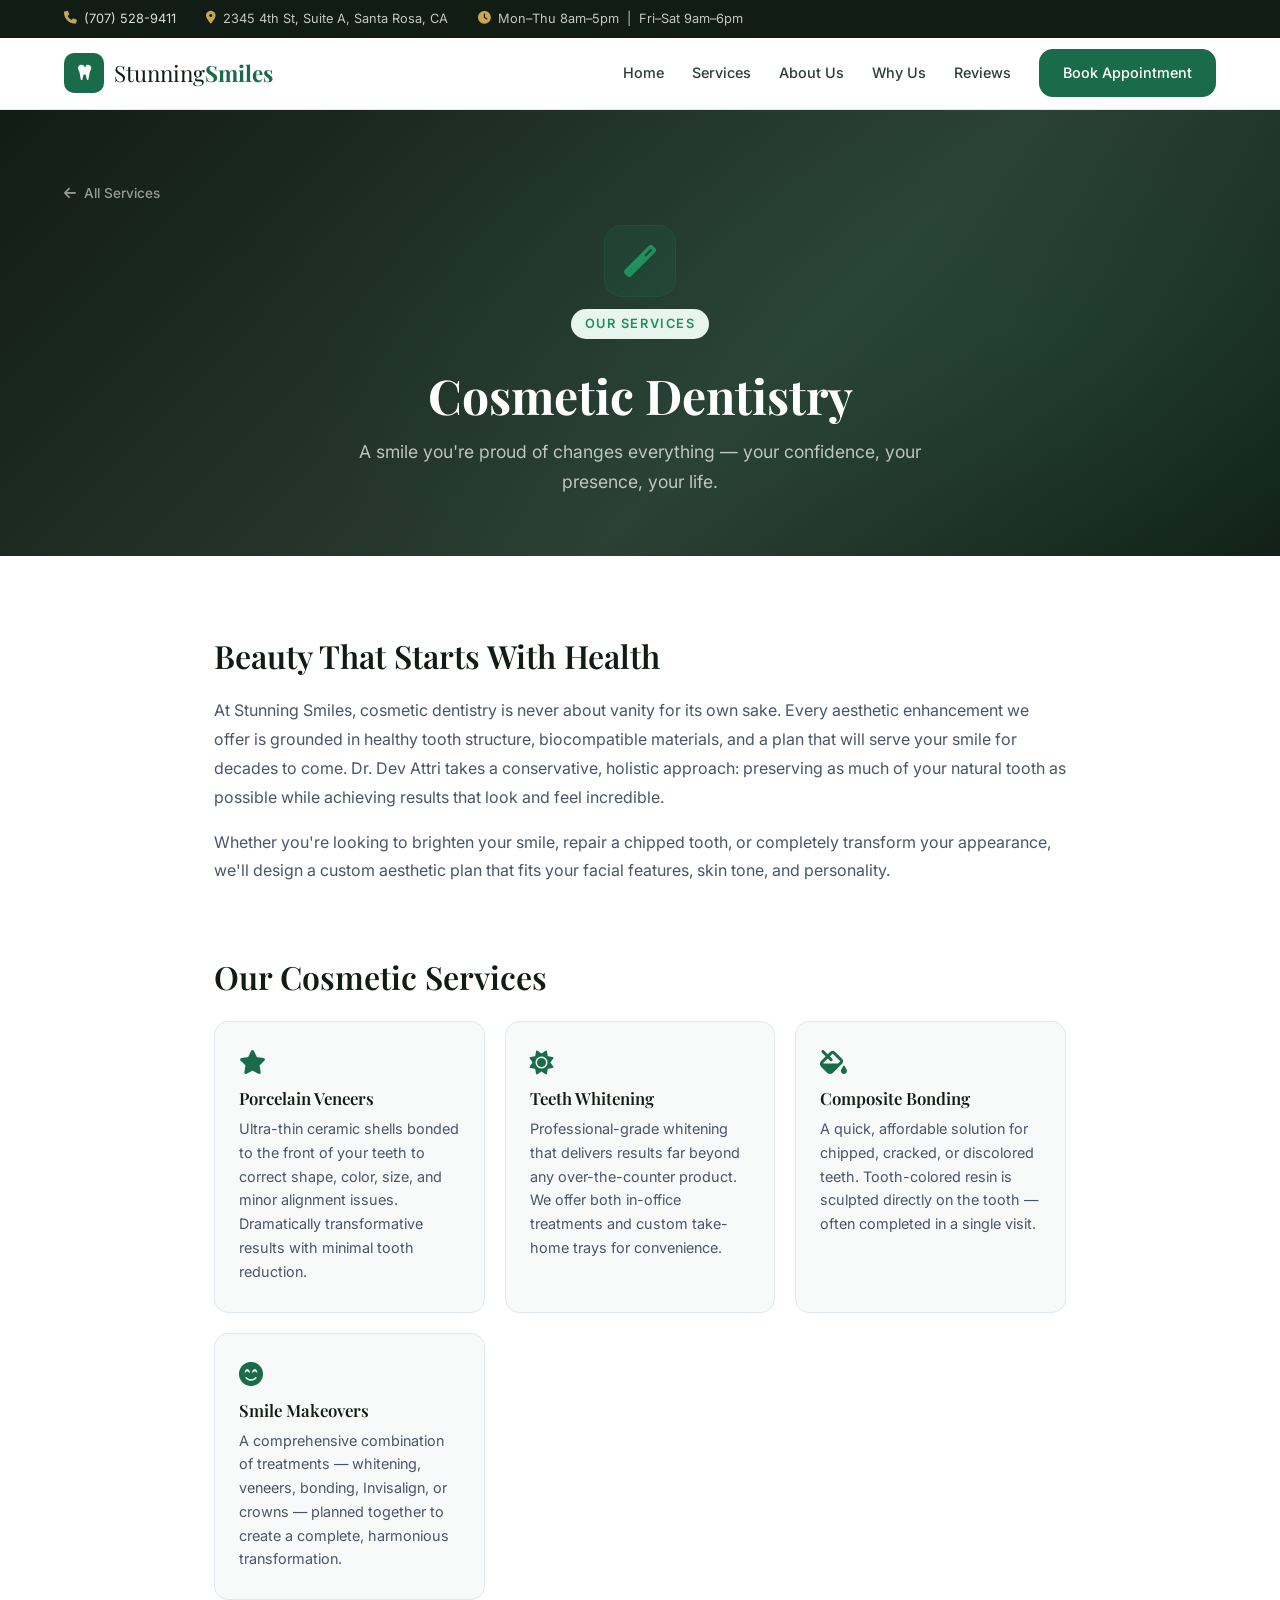
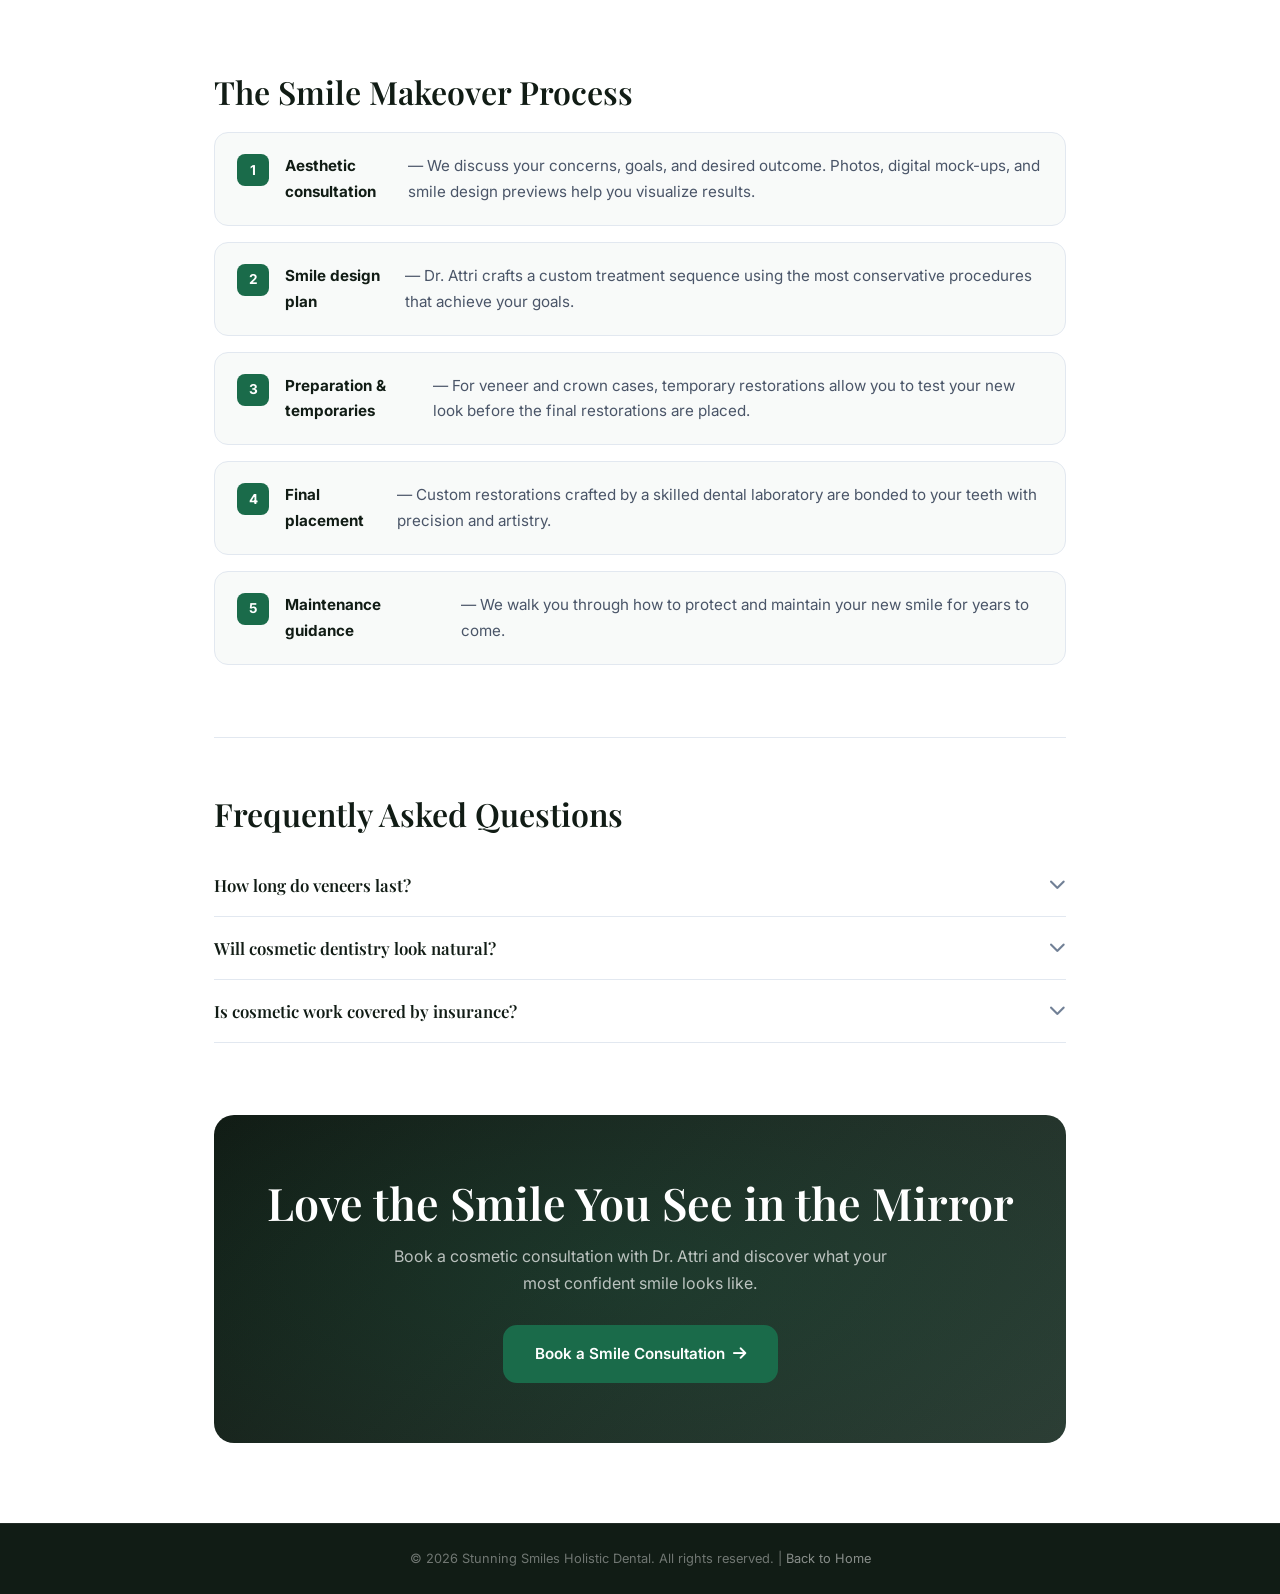
==== commit a0d1c7d9: "Correct phone number and business name to match live site (NAP consistency) - Replace outdated phone" ====
--- a/services/cosmetic-dentistry.html
+++ b/services/cosmetic-dentistry.html
@@ -3,18 +3,53 @@
 <head>
   <meta charset="UTF-8" />
   <meta name="viewport" content="width=device-width, initial-scale=1.0" />
-  <title>Cosmetic Dentistry | Stunning Smiles Santa Rosa</title>
+  <title>Cosmetic Dentistry | Stunning Smiles</title>
+  <meta name="description" content="Cosmetic dentistry in Santa Rosa, CA &mdash; veneers, whitening &amp; smile makeovers using biocompatible materials, from Stunning Smiles and Dr. Birdevinder &ldquo;Dev&rdquo; Attri, DDS." />
+  <link rel="canonical" href="https://aizunshawn-collab.github.io/stunningsmiles/services/cosmetic-dentistry.html" />
+  <meta property="og:type" content="website" />
+  <meta property="og:site_name" content="Stunning Smiles" />
+  <meta property="og:title" content="Cosmetic Dentistry | Stunning Smiles" />
+  <meta property="og:description" content="Cosmetic dentistry in Santa Rosa, CA &mdash; veneers, whitening &amp; smile makeovers using biocompatible materials, from Stunning Smiles." />
+  <meta property="og:url" content="https://aizunshawn-collab.github.io/stunningsmiles/services/cosmetic-dentistry.html" />
+  <meta property="og:image" content="https://aizunshawn-collab.github.io/stunningsmiles/images/doctor.jpg" />
+  <meta name="twitter:card" content="summary_large_image" />
+  <meta name="twitter:title" content="Cosmetic Dentistry | Stunning Smiles" />
+  <meta name="twitter:description" content="Veneers, whitening &amp; smile makeovers using biocompatible materials in Santa Rosa, CA." />
   <link rel="preconnect" href="https://fonts.googleapis.com" />
   <link rel="preconnect" href="https://fonts.gstatic.com" crossorigin />
   <link href="https://fonts.googleapis.com/css2?family=Playfair+Display:wght@400;600;700&family=Inter:wght@300;400;500;600&display=swap" rel="stylesheet" />
   <link rel="stylesheet" href="https://cdnjs.cloudflare.com/ajax/libs/font-awesome/6.5.0/css/all.min.css" />
   <link rel="stylesheet" href="../style.css" />
   <link rel="stylesheet" href="../services.css" />
+  <script type="application/ld+json">
+  {
+    "@context": "https://schema.org",
+    "@type": "Service",
+    "name": "Cosmetic Dentistry",
+    "serviceType": "Cosmetic Dentistry",
+    "description": "Veneers, whitening, bonding and smile makeovers in Santa Rosa, CA using biocompatible materials and a conservative, holistic approach.",
+    "areaServed": { "@type": "City", "name": "Santa Rosa, CA" },
+    "provider": {
+      "@type": "Dentist",
+      "name": "Stunning Smiles",
+      "telephone": "+17075289411",
+      "url": "https://aizunshawn-collab.github.io/stunningsmiles/",
+      "address": {
+        "@type": "PostalAddress",
+        "streetAddress": "2345 4th St, Suite A",
+        "addressLocality": "Santa Rosa",
+        "addressRegion": "CA",
+        "postalCode": "95404",
+        "addressCountry": "US"
+      }
+    }
+  }
+  </script>
 </head>
 <body>
   <div class="topbar">
     <div class="topbar-inner">
-      <span><i class="fas fa-phone"></i> <a href="tel:7076348661">(707) 634-8661</a></span>
+      <span><i class="fas fa-phone"></i> <a href="tel:7075289411">(707) 528-9411</a></span>
       <span><i class="fas fa-map-marker-alt"></i> 2345 4th St, Suite A, Santa Rosa, CA</span>
       <span><i class="fas fa-clock"></i> Mon–Thu 8am–5pm &nbsp;|&nbsp; Fri–Sat 9am–6pm</span>
     </div>
--- a/style.css
+++ b/style.css
@@ -507,82 +507,164 @@
    =========================================== */
 .about { background: var(--white); }
 
-.about-grid {
-  display: grid;
-  grid-template-columns: 1fr 1fr;
-  gap: 80px;
-  align-items: center;
-}
-
-.about-image-wrap {
+/* Two-doctor grid */
+.doctors-grid {
+  display: flex;
+  flex-direction: column;
+  gap: 28px;
+  margin-bottom: 48px;
+}
+
+.doctor-card {
+  background: var(--off-white);
+  border: 1px solid var(--border);
+  border-radius: 20px;
+  overflow: hidden;
+  transition: transform .25s, box-shadow .25s;
+  display: flex;
+  flex-direction: row;
+  align-items: stretch;
+}
+.doctor-card:hover { transform: translateY(-4px); box-shadow: var(--shadow-lg); }
+
+.doctor-photo-wrap {
   position: relative;
-  min-height: 480px;
-}
-
-.about-img-placeholder {
+  width: 280px;
+  flex-shrink: 0;
+  overflow: hidden;
+}
+.doctor-photo-wrap img {
   width: 100%;
-  height: 480px;
-  background: linear-gradient(135deg, var(--green-light) 0%, #c8e6da 100%);
-  border-radius: 20px;
+  height: 100%;
+  object-fit: cover;
+  object-position: top;
+  display: block;
+}
+.doctor-photo-placeholder {
+  width: 100%;
+  height: 100%;
+  background: linear-gradient(135deg, var(--green-light), #c8e6da);
   display: flex;
   align-items: center;
   justify-content: center;
-  font-size: 8rem;
+  font-size: 6rem;
   color: var(--green-mid);
-  overflow: hidden;
-  position: relative;
-}
-.about-img-placeholder::after {
-  content: '';
+}
+
+.doctor-stat-card {
   position: absolute;
-  inset: 0;
-  background: linear-gradient(135deg, transparent 60%, rgba(26,107,74,.08));
-}
-
-.about-stat-card {
-  position: absolute;
+  bottom: 16px;
+  right: 16px;
   background: var(--white);
-  border-radius: 14px;
-  padding: 18px 22px;
+  border-radius: 12px;
+  padding: 12px 18px;
   box-shadow: var(--shadow-lg);
   display: flex;
   flex-direction: column;
   gap: 2px;
-  min-width: 140px;
   text-align: center;
-}
-.about-stat-card:first-of-type { bottom: 40px; left: -30px; }
-.about-stat-card.right { top: 40px; right: -30px; }
-
+  min-width: 120px;
+}
 .stat-num {
   font-family: var(--font-serif);
-  font-size: 2rem;
+  font-size: 1.8rem;
   font-weight: 700;
   color: var(--green);
   line-height: 1;
 }
-.stat-label { font-size: .78rem; color: var(--subtle); font-weight: 500; }
-
-.about-content .section-label { margin-bottom: 12px; }
-.about-content h2 { margin-bottom: 20px; }
-.about-content p { margin-bottom: 16px; line-height: 1.75; }
-.about-content strong { color: var(--dark); }
-
-.about-highlights {
-  display: grid;
-  grid-template-columns: 1fr 1fr;
-  gap: 10px;
-  margin: 28px 0 36px;
-}
-.highlight {
-  display: flex;
-  align-items: center;
+.stat-label { font-size: .72rem; color: var(--subtle); font-weight: 500; }
+
+.doctor-info {
+  padding: 32px 36px;
+  display: flex;
+  flex-direction: column;
+  justify-content: center;
+}
+.doctor-info h3 {
+  font-size: 1.3rem;
+  margin-bottom: 4px;
+  color: var(--dark);
+}
+.doctor-title {
+  font-size: .82rem;
+  font-weight: 600;
+  color: var(--green-mid);
+  text-transform: uppercase;
+  letter-spacing: .08em;
+  margin-bottom: 16px;
+}
+.doctor-info p {
+  font-size: .92rem;
+  line-height: 1.65;
+  color: var(--body);
+  margin-bottom: 10px;
+  max-width: 680px;
+}
+.doctor-info strong { color: var(--dark); }
+
+.doctor-tags {
+  display: flex;
+  flex-wrap: wrap;
   gap: 8px;
-  font-size: .88rem;
+  margin-top: 16px;
+}
+.doctor-tags span {
+  display: inline-flex;
+  align-items: center;
+  gap: 6px;
+  font-size: .78rem;
   font-weight: 500;
   color: var(--charcoal);
-}
-.highlight i { color: var(--green-mid); font-size: .95rem; flex-shrink: 0; }
+  background: var(--white);
+  border: 1px solid var(--border);
+  border-radius: 100px;
+  padding: 4px 12px;
+}
+.doctor-tags i { color: var(--green-mid); font-size: .75rem; }
+
+.about-stats-strip {
+  display: flex;
+  align-items: center;
+  justify-content: center;
+  gap: 0;
+  background: var(--green-light);
+  border: 1px solid rgba(26,107,74,.15);
+  border-radius: var(--radius);
+  padding: 32px 40px;
+  margin: 40px 0 24px;
+}
+.about-stat-item {
+  display: flex;
+  flex-direction: column;
+  align-items: center;
+  gap: 4px;
+  flex: 1;
+}
+.about-stat-item .stat-num {
+  font-size: 2.2rem;
+  font-weight: 800;
+  color: var(--green);
+  line-height: 1;
+}
+.about-stat-item .stat-label {
+  font-size: .85rem;
+  color: var(--charcoal);
+  font-weight: 500;
+  text-transform: uppercase;
+  letter-spacing: .05em;
+}
+.about-stat-divider {
+  width: 1px;
+  height: 48px;
+  background: rgba(26,107,74,.2);
+  flex-shrink: 0;
+  margin: 0 16px;
+}
+
+.about-footer-row {
+  text-align: center;
+  padding-top: 8px;
+}
 
 /* ===========================================
    WHY US
@@ -792,6 +874,19 @@
   gap: 6px;
 }
 .form-note i { color: var(--green); }
+
+.form-error {
+  display: none;
+  text-align: center;
+  font-size: .85rem;
+  color: #c53030;
+  background: #fff5f5;
+  border: 1px solid #feb2b2;
+  border-radius: 8px;
+  padding: 10px 14px;
+  margin-top: 14px;
+}
+.form-error.visible { display: block; }
 
 .form-success {
   display: none;
@@ -921,12 +1016,7 @@
    RESPONSIVE
    =========================================== */
 @media (max-width: 1100px) {
-  .about-grid  { grid-template-columns: 1fr; gap: 48px; }
   .contact-grid { grid-template-columns: 1fr; gap: 48px; }
-  .about-image-wrap { min-height: auto; }
-  .about-img-placeholder { height: 340px; font-size: 6rem; }
-  .about-stat-card:first-of-type { left: 0; }
-  .about-stat-card.right { right: 0; }
   .why-grid { grid-template-columns: repeat(2, 1fr); }
   .testimonials-grid { grid-template-columns: 1fr 1fr; }
   .footer-grid { grid-template-columns: 1fr 1fr; gap: 40px; }
@@ -959,11 +1049,14 @@
   .testimonials-grid { grid-template-columns: 1fr; }
   .form-row { grid-template-columns: 1fr; }
   .contact-form { padding: 28px; }
-  .about-highlights { grid-template-columns: 1fr; }
   .footer-grid { grid-template-columns: 1fr; }
   .services-grid { grid-template-columns: 1fr; }
   .float-cta span { display: none; }
   .float-cta { padding: 12px 14px; }
+  .about-stats-strip { flex-direction: column; gap: 20px; padding: 28px 24px; }
+  .about-stat-divider { width: 60px; height: 1px; margin: 0; }
+  .doctor-card { flex-direction: column; }
+  .doctor-photo-wrap { width: 100%; height: 280px; }
 }
 
 @media (max-width: 480px) {
